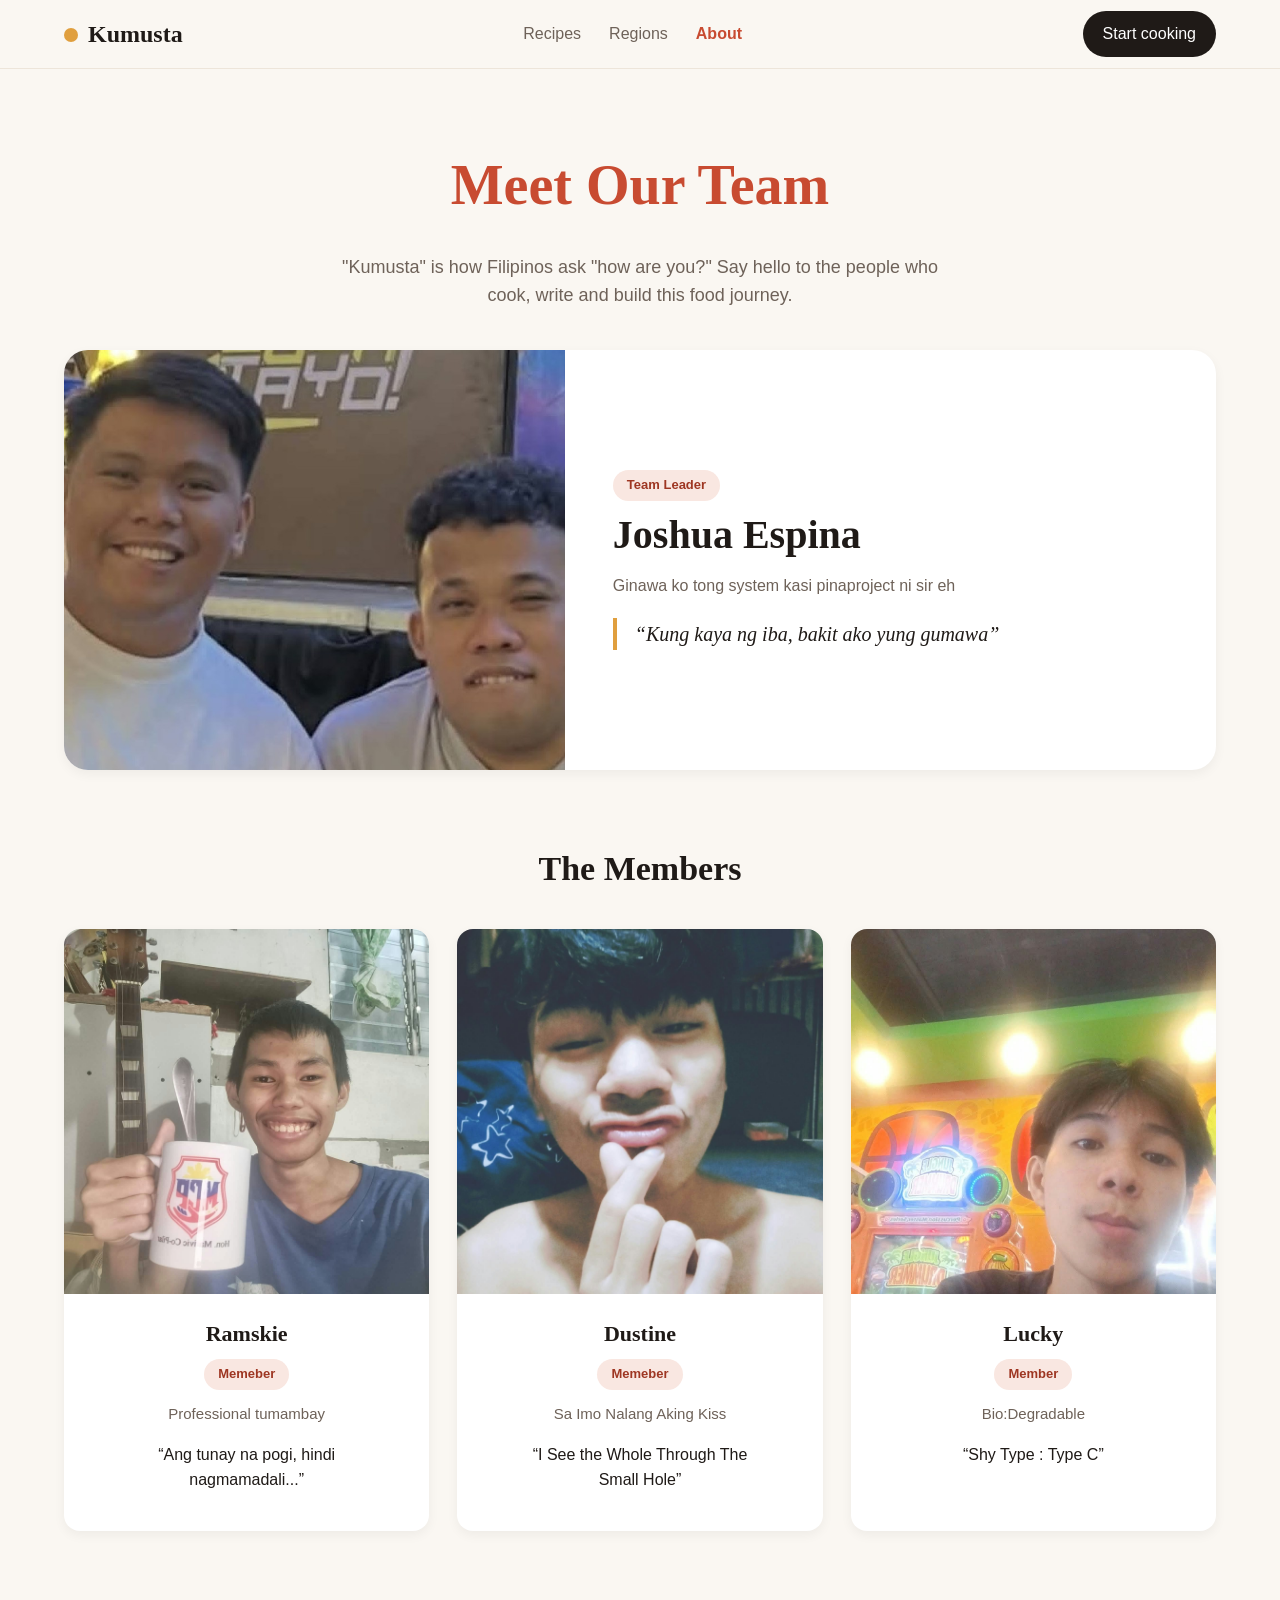
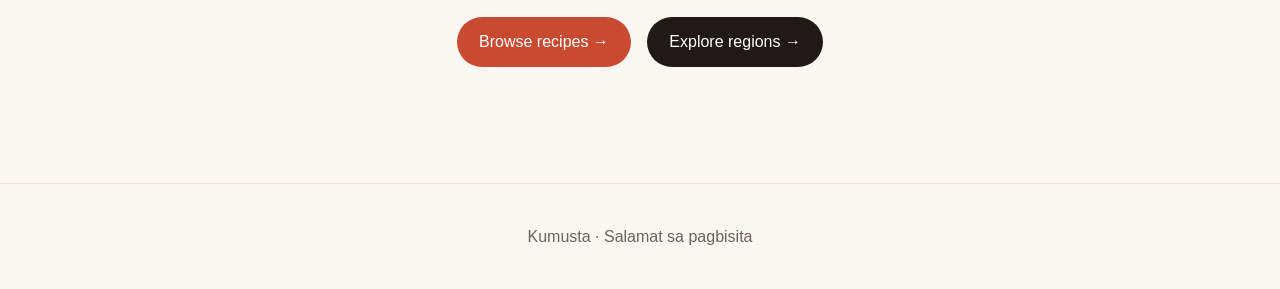
==== cooking-inamo/about.html @ 9ab0c8bd "Add files via upload" ====
<!DOCTYPE html>
<html lang="en">
<head>
<meta charset="utf-8">
<meta name="viewport" content="width=device-width, initial-scale=1">
<title>Meet Our Team — Kumusta: A Filipino Food Journey</title>
<link rel="preconnect" href="https://fonts.googleapis.com">
<link rel="preconnect" href="https://fonts.gstatic.com" crossorigin>
<link href="https://fonts.googleapis.com/css2?family=Fraunces:ital,opsz,wght@0,9..144,400;0,9..144,600;0,9..144,700;0,9..144,800;1,9..144,400&family=Plus+Jakarta+Sans:wght@400;500;600;700&display=swap" rel="stylesheet">
<link rel="stylesheet" href="styles.css">
<style>
.page-hero {
    padding: 72px 0 40px;
    text-align: center;
}
.page-hero h1 {
    font-family: Georgia, serif;
    font-weight: 800;
    font-size: 56px;
    margin: 0;
    color: var(--red);
}
.page-hero p {
    max-width: 600px;
    margin: 22px auto 0;
    color: var(--gray);
    font-size: 18px;
}
.section-title {
    font-family: Georgia, serif;
    font-size: 34px;
    text-align: center;
    margin: 0 0 32px;
}

.leader {
    display: grid;
    grid-template-columns: 1fr 1.3fr;
    background-color: white;
    border-radius: 24px;
    overflow: hidden;
    box-shadow: 0 4px 12px rgba(0, 0, 0, 0.05);
    margin-bottom: 72px;
}

.leader .photo {
    background-color: var(--photo-bg);
    min-height: 420px;
}

.leader .photo img {
    width: 100%;
    height: 100%;
    object-fit: cover;
}

.leader .info {
    padding: 48px;
    align-self: center;
}

.leader h2 {
    font-family: Georgia, serif;
    font-size: 40px;
    line-height: 1.1;
    margin: 12px 0 16px;
}

.leader p {
    color: var(--gray);
    margin: 0 0 20px;
}

.leader blockquote {
    margin: 0;
    padding-left: 18px;
    border-left: 4px solid var(--gold);
    font-family: Georgia, serif;
    font-style: italic;
    font-size: 20px;
}

.role {
    display: inline-block;
    background-color: var(--red-soft);
    color: var(--red-dark);
    padding: 5px 14px;
    border-radius: 30px;
    font-size: 13px;
    font-weight: bold;
}

.team {
    display: grid;
    grid-template-columns: repeat(auto-fit, minmax(220px, 1fr));
    gap: 28px;
    margin-bottom: 80px;
}

.member {
    background-color: white;
    border-radius: 16px;
    overflow: hidden;
    box-shadow: 0 4px 12px rgba(0, 0, 0, 0.05);
    text-align: center;
    transition: transform 0.3s;
}

.member:hover {
    transform: translateY(-5px);
}

.member .photo {
    width: 100%;
    aspect-ratio: 1 / 1;
    background-color: var(--photo-bg);
    overflow: hidden;
}

.member .photo img {
    width: 100%;
    height: 100%;
    object-fit: cover;               /* crop instead of stretching */
    transition: transform 0.5s;
}

.member:hover .photo img {
    transform: scale(1.05);          /* slow zoom on hover */
}

.member .info {
    padding: 22px;
}

.member h3 {
    font-family: Georgia, serif;
    font-size: 22px;
    margin: 0 0 8px;
}

.member p {
    color: var(--gray);
    font-size: 15px;
    margin: 12px 0 14px;
}

/* "Favorite dish" label at the bottom of each card */
.fav {
    display: inline-block;
    background-color: var(--gold-soft);
    color: var(--gold-text);
    padding: 6px 14px;
    border-radius: 30px;
    font-size: 13px;
}

.stats {
    display: grid;
    grid-template-columns: repeat(3, 1fr);
    background-color: white;
    border-radius: 16px;
    overflow: hidden;
    margin-bottom: 80px;
    text-align: center;
}

.stats div {
    padding: 28px 16px;
    border-right: 1px solid var(--line);
}

.stats div:last-child {
    border-right: none;
}

.stats b {
    display: block;
    font-family: Georgia, serif;
    font-size: 42px;
    color: var(--red);
}

.stats span {
    color: var(--gray);
}

.values {
    display: grid;
    grid-template-columns: repeat(auto-fit, minmax(260px, 1fr));
    gap: 28px;
    margin-bottom: 80px;
}

.value {
    background-color: var(--gold-soft);
    border-radius: 16px;
    padding: 28px;
}

.value h3 {
    font-family: Georgia, serif;
    font-size: 22px;
    margin: 0 0 8px;
    color: var(--gold-text);
}

.value p {
    margin: 0;
    color: var(--gray);
}

.glossary {
    display: grid;
    grid-template-columns: repeat(auto-fit, minmax(220px, 1fr));
    gap: 16px;
    margin: 0 0 80px;
}

.glossary div {
    background-color: white;
    border-radius: 12px;
    padding: 18px 20px;
    border: 1px solid var(--line);
}

.glossary dt {
    font-family: Georgia, serif;
    font-weight: bold;
    font-size: 18px;
    color: var(--red-dark);
}

.glossary dd {
    margin: 4px 0 0;
    color: var(--gray);
    font-size: 14px;
}

.cta {
    text-align: center;
    padding-bottom: 110px;
}

.cta .btn {
    margin: 6px;
}

.cta .btn.alt {
    background-color: var(--ink);
}

.cta .btn.alt:hover {
    background-color: var(--red);
}

@media (max-width: 820px) {

    .leader {
        grid-template-columns: 1fr; 
    }

    .leader .photo {
        min-height: 320px;
    }

    .leader .info {
        padding: 32px 24px;
    }
}

/* Phones */
@media (max-width: 500px) {

    .page-hero h1 {
        font-size: 40px;
    }

    .stats b {
        font-size: 30px;
    }
}
</style>
</head>
<body id="top">

<!-- NAVIGATION -->
<header class="nav">
  <div class="wrap">
    <a class="brand" href="index.html"><i></i>Kumusta</a>
    <ul>
      <li><a href="index.html#library">Recipes</a></li>
      <li><a href="regions.html">Regions</a></li>
      <li><a href="about.html" aria-current="page">About</a></li>
    </ul>
    <a class="pill" href="index.html#library">Start cooking</a>
  </div>
</header>

<!-- PAGE TITLE -->
<section class="page-hero">
  <div class="wrap">
    <h1>Meet Our Team</h1>
    <p>"Kumusta" is how Filipinos ask "how are you?" Say hello to the people who cook, write and build this food journey.</p>
  </div>
</section>

<main class="wrap">
  <section class="leader">
    <div class="photo">
      <img src="assets/team/profile.jpg" alt="Photo of Joshua Espina, our team leader">
    </div>
    <div class="info">
      <span class="role">Team Leader</span>
      <h2>Joshua Espina</h2>
      <p>Ginawa ko tong system kasi pinaproject ni sir eh </p>
      <blockquote>“Kung kaya ng iba, bakit ako yung gumawa”</blockquote>
    </div>
  </section>

  <h2 class="section-title">The Members</h2>
  <section class="team">

    <article class="member">
      <div class="photo">
        <img src="assets/team/Ramskie.jpg" alt="Photo of Ramskie">
      </div>
      <div class="info">
        <h3>Ramskie</h3>
        <span class="role">Memeber</span>
        <p><bold>Professional tumambay</bold></p>
        <blockquote>“Ang tunay na pogi, hindi nagmamadali...”</blockquote>
      </div>
    </article>

    <article class="member">
      <div class="photo">
        <img src="assets/team/dustine.jpg" alt="Photo of Dustine">
      </div>
      <div class="info">
        <h3>Dustine</h3>
        <span class="role">Memeber</span>
        <p>Sa Imo Nalang Aking Kiss</p>
        <blockquote>“I See the Whole Through The Small Hole”</blockquote>
      </div>
    </article>

    <article class="member">
      <div class="photo">
        <img src="assets/team/lucky.jpg" alt="Photo of Lucky">
      </div>
      <div class="info">
        <h3>Lucky</h3>
        <span class="role">Member</span>
        <p>Bio:Degradable</p>
        <blockquote>“Shy Type : Type C”</blockquote>
      </div>
    </article>
  </section>

  <!-- BUTTONS -->
  <section class="cta">
    <a class="btn" href="index.html#library">Browse recipes →</a>
    <a class="btn alt" href="regions.html">Explore regions →</a>
  </section>

</main>

<footer><div class="wrap">Kumusta · Salamat sa pagbisita</div></footer>

</body>
</html>
---- cooking-inamo/styles.css ----
/* ==========================================================
   KUMUSTA — SHARED STYLESHEET (used by index.html and regions.html)

   HOW TO READ THIS FILE
   Each section below matches one part of the page.
   Want to change a color? Edit it once in section 1 and
   the whole site updates.

   CONTENTS
   1. Colors & basic setup
   2. Navigation bar
   3. Hero (big title on the home page)
   4. Category filters
   5. Recipe cards
   6. Recipe pop-up (modal)
   7. Recipe pop-up: intro, details, ingredients, steps
   8. Footer
   9. Responsive design (tablets & phones)
   ========================================================== */


/* ==========================================================
   1. COLORS & BASIC SETUP
   ========================================================== */

/* Custom colors. Use them anywhere with var(--name). */
:root {
    --cream:       #FAF7F2;  /* page background */
    --ink:         #1F1A17;  /* main text, dark buttons */
    --gray:        #6E6259;  /* softer text */
    --line:        #EDE5DA;  /* thin borders */
    --red:         #C84B31;  /* main accent color */
    --red-dark:    #9E3622;  /* accent on hover */
    --red-soft:    #F9E7E1;  /* light red background */
    --gold:        #E09F3E;  /* the little dot in the logo */
    --gold-soft:   #FBF0DC;  /* light gold background */
    --gold-text:   #8A5A10;  /* text on light gold */
    --photo-bg:    #F2CDB8;  /* shows while an image is loading */
}

/* Make width/height include padding and borders (easier math) */
* {
    box-sizing: border-box;
}

html {
    scroll-behavior: smooth;
    -webkit-text-size-adjust: 100%;   /* stops phones from resizing text */
}

body {
    margin: 0;
    background-color: var(--cream);
    color: var(--ink);
    font-family: Arial, sans-serif;
    line-height: 1.6;
}

a {
    text-decoration: none;
    color: inherit;
}

img {
    max-width: 100%;
    display: block;
}

/* .wrap keeps the content centered and not too wide */
.wrap {
    width: 90%;
    max-width: 1180px;
    margin: auto;
}


/* ==========================================================
   2. NAVIGATION BAR
   ========================================================== */

/* "sticky" keeps the bar at the top while you scroll */
.nav {
    background-color: var(--cream);
    border-bottom: 1px solid var(--line);
    position: sticky;
    top: 0;
    z-index: 20;
}

/* Logo on the left, links in the middle, button on the right */
.nav .wrap {
    height: 68px;
    display: flex;
    justify-content: space-between;
    align-items: center;
}

.brand {
    font-family: Georgia, serif;
    font-size: 24px;
    font-weight: bold;
}

/* The gold dot before the logo text */
.brand i {
    display: inline-block;
    width: 14px;
    height: 14px;
    background-color: var(--gold);
    border-radius: 50%;
    margin-right: 10px;
}

.nav ul {
    display: flex;
    gap: 28px;
    list-style: none;
    padding: 0;
    margin: 0;
}

.nav ul a {
    color: var(--gray);
}

.nav ul a:hover {
    color: var(--red);
}

/* Highlights the link for the page you are on.
   In the HTML, add aria-current="page" to that link. */
.nav ul a[aria-current="page"] {
    color: var(--red);
    font-weight: bold;
}

/* The dark "Start cooking" button */
.nav .pill {
    background-color: var(--ink);
    color: white;
    padding: 10px 20px;
    border-radius: 30px;
}

.nav .pill:hover {
    background-color: var(--red);
}


/* ==========================================================
   3. HERO (home page title)
   ========================================================== */

.hero {
    text-align: center;
    padding: 90px 0 55px;
}

/* Small label above the title */
.hero small {
    display: inline-block;
    background-color: var(--gold-soft);
    color: var(--gold-text);
    padding: 7px 16px;
    border-radius: 30px;
    margin-bottom: 24px;
}

.hero h1 {
    font-family: Georgia, serif;
    font-size: 100px;
    line-height: 1;
    color: var(--red);
    margin: 0;
}

/* The subtitle sits inside the h1, under the main word */
.hero h1 span {
    display: block;
    font-size: 30px;
    font-weight: normal;
    font-style: italic;
    color: var(--ink);
    margin-top: 18px;
}

.hero p {
    max-width: 600px;
    margin: 28px auto;
    color: var(--gray);
    font-size: 18px;
}


/* ==========================================================
   4. CATEGORY FILTERS

   HOW THE FILTER WORKS (no JavaScript!)
   - Each filter is a hidden radio button + a visible <label>.
   - Clicking a label checks its radio button.
   - CSS then looks at which radio is :checked and hides the
     cards that don't match.
   - The "~" symbol means "a sibling that comes later", so the
     radio buttons must come BEFORE .filters and .grid in
     the HTML.
   ========================================================== */

/* Hides the radio buttons but keeps them working */
.visually-hidden {
    position: fixed;         /* fixed = clicking a label never scrolls the page */
    top: 0;
    left: 0;
    width: 1px;
    height: 1px;
    overflow: hidden;
    clip: rect(0, 0, 0, 0);
}

.filters {
    display: flex;
    justify-content: center;
    flex-wrap: wrap;
    gap: 10px;
    margin-bottom: 48px;
}

.filters label {
    background-color: white;
    border: 1px solid var(--line);
    padding: 11px 24px;
    border-radius: 30px;
    cursor: pointer;
    font-weight: bold;
}

.filters label:hover {
    background-color: var(--red-soft);
}

/* Make the selected filter red */
#f-all:checked      ~ .filters [for="f-all"],
#f-ulam:checked     ~ .filters [for="f-ulam"],
#f-sabaw:checked    ~ .filters [for="f-sabaw"],
#f-merienda:checked ~ .filters [for="f-merienda"] {
    background-color: var(--red);
    color: white;
    border-color: var(--red);
}

/* Hide cards that don't match the selected category */
#f-ulam:checked     ~ .grid .card:not([data-cat="ulam"]),
#f-sabaw:checked    ~ .grid .card:not([data-cat="sabaw"]),
#f-merienda:checked ~ .grid .card:not([data-cat="merienda"]) {
    display: none;
}


/* ==========================================================
   5. RECIPE CARDS
   ========================================================== */

/* The grid fits as many 300px+ columns as the screen allows */
.grid {
    display: grid;
    grid-template-columns: repeat(auto-fill, minmax(300px, 1fr));
    gap: 32px;
    padding-bottom: 100px;
    min-height: 70vh;        /* keeps the page tall when a filter shows few cards */
}

.card {
    position: relative;      /* keeps the badges inside the card */
    background-color: white;
    border-radius: 16px;
    overflow: hidden;
    box-shadow: 0 4px 12px rgba(0, 0, 0, 0.05);
    display: flex;
    flex-direction: column;
    transition: transform 0.3s;
}

/* Card lifts up a little when you hover over it */
.card:hover {
    transform: translateY(-5px);
    cursor: pointer;
}

/* On the home page the whole card is one big link */
.card-link {
    display: flex;
    flex-direction: column;
    flex: 1;
}

/* Photo area (4:5 = a tall rectangle) */
.thumb {
    position: relative;
    width: 100%;
    aspect-ratio: 4 / 5;
    overflow: hidden;
    background-color: var(--photo-bg);
}

.thumb img {
    width: 100%;
    height: 100%;
    object-fit: cover;               /* crop instead of stretching */
    object-position: center 30%;
    transition: transform 0.5s;
}

.card:hover .thumb img {
    transform: scale(1.05);          /* slow zoom on hover */
}

/* Little labels on top of the photo (location, time) */
.badges {
    position: absolute;
    top: 14px;
    left: 14px;
    right: 14px;
    display: flex;
    justify-content: space-between;
    z-index: 2;
}

.glass {
    background-color: rgba(31, 26, 23, 0.6);
    color: white;
    padding: 7px 13px;
    border-radius: 30px;
    font-size: 12px;
}

/* Text area under the photo */
.body {
    padding: 26px;
    display: flex;
    flex-direction: column;
    flex: 1;
}

.body h2 {
    font-family: Georgia, serif;
    font-size: 26px;
    margin: 0 0 10px;
}

.body p {
    color: var(--gray);
    margin-bottom: 22px;
}

/* "View Recipe" button. margin-top: auto pushes it to the
   bottom so all buttons line up across cards. */
.btn {
    display: inline-block;
    background-color: var(--red);
    color: white;
    padding: 12px 22px;
    border-radius: 30px;
    margin-top: auto;
    align-self: flex-start;
    transition: background-color 0.3s;
}

.btn:hover {
    background-color: var(--red-dark);
}


/* ==========================================================
   6. RECIPE POP-UP (MODAL)

   HOW IT OPENS (no JavaScript!)
   - A card links to "#adobo".
   - The pop-up has id="adobo".
   - CSS ":target" matches the element the URL points to,
     so the pop-up is shown only while the URL ends in #adobo.
   - The close button links back to "#library".
   ========================================================== */

/* Dark screen covering the whole page. Hidden by default. */
.modal {
    position: fixed;
    top: 0;
    left: 0;
    width: 100%;
    height: 100%;
    background-color: rgba(0, 0, 0, 0.6);
    display: none;
    justify-content: center;
    align-items: center;
    padding: 24px;
    z-index: 100;
}

/* Show it when the URL points to it */
.modal:target {
    display: flex;
}

/* Invisible link behind the sheet: click outside to close */
.backdrop {
    position: absolute;
    width: 100%;
    height: 100%;
    top: 0;
    left: 0;
}

/* The recipe "paper" itself */
.sheet {
    position: relative;
    background-color: var(--cream);
    width: 100%;
    max-width: 1040px;
    max-height: 90vh;
    overflow-y: auto;
    border-radius: 24px;
    z-index: 2;
}

/* Round ✕ button that stays visible while you scroll */
.close {
    position: sticky;
    top: 16px;
    float: right;
    margin: 16px 16px -60px 0;
    z-index: 10;
    background-color: rgba(31, 26, 23, 0.75);
    backdrop-filter: blur(8px);
    -webkit-backdrop-filter: blur(8px);
    color: white;
    width: 42px;
    height: 42px;
    display: grid;
    place-items: center;
    border-radius: 50%;
    font-weight: 600;
    transition: background-color 0.3s;
}

.close:hover {
    background-color: var(--red);
}

/* Big photo at the top of the pop-up */
.banner {
    position: relative;
    width: 100%;
    height: 460px;
    background-color: var(--photo-bg);
    overflow: hidden;
}

.banner img {
    width: 100%;
    height: 100%;
    object-fit: cover;
    object-position: center 45%;
}

/* Dark fade at the bottom so the white title is easy to read */
.banner::after {
    content: "";
    position: absolute;
    inset: 0;
    background: linear-gradient(to top, rgba(31, 26, 23, 0.78) 0%, rgba(31, 26, 23, 0.15) 45%, transparent 100%);
    pointer-events: none;
}

/* Region label in the top-left corner of the photo */
.banner .region {
    position: absolute;
    top: 20px;
    left: 24px;
    z-index: 2;
    background-color: rgba(31, 26, 23, 0.65);
    backdrop-filter: blur(8px);
    -webkit-backdrop-filter: blur(8px);
    color: white;
    padding: 8px 15px;
    border-radius: 30px;
    font-size: 13px;
    font-weight: 600;
}

/* Recipe title on top of the photo, bottom-left */
.banner h2 {
    position: absolute;
    bottom: 28px;
    left: 48px;
    right: 48px;
    z-index: 2;
    margin: 0;
    color: white;
    font-family: Georgia, serif;
    font-size: clamp(28px, 4vw, 44px);   /* grows with the screen, within limits */
    line-height: 1.1;
    text-shadow: 0 2px 12px rgba(0, 0, 0, 0.35);
}


/* ==========================================================
   7. RECIPE POP-UP: INTRO, DETAILS, INGREDIENTS, STEPS
   ========================================================== */

/* Short description + tags */
.intro {
    padding: 28px 48px 8px;
}

.intro p {
    color: var(--gray);
    max-width: 700px;
    margin: 0 0 18px;
}

.intro h2 {
    font-family: Georgia, serif;
    font-size: 40px;
    margin: 0 0 14px;
}

.intro .region {
    display: inline-block;
    background-color: var(--red-soft);
    color: var(--red-dark);
    padding: 7px 13px;
    border-radius: 30px;
    margin-bottom: 14px;
}

.tags {
    display: flex;
    flex-wrap: wrap;
    gap: 8px;
}

.tags span {
    background-color: var(--gold-soft);
    color: #7A4E0B;
    padding: 6px 14px;
    border-radius: 30px;
    font-size: 13px;
}

/* Prep time / cook time / difficulty / servings (4 equal boxes) */
.meta {
    display: grid;
    grid-template-columns: repeat(4, 1fr);
    margin: 28px 48px 0;
    background-color: white;
    border-radius: 16px;
    overflow: hidden;
}

.meta div {
    padding: 18px;
    border-right: 1px solid var(--line);
}

.meta b {
    display: block;
    font-family: Georgia, serif;
    font-size: 22px;
}

.meta span {
    font-size: 13px;
    color: var(--gray);
}

/* Two columns: ingredients (left) and steps (right) */
.cols {
    display: grid;
    grid-template-columns: 1fr 1.4fr;
    gap: 48px;
    padding: 40px 48px;
}

.cols h3 {
    font-family: Georgia, serif;
    font-size: 24px;
    margin-bottom: 18px;
}

/* Ingredient checklist */
.ing {
    list-style: none;
    padding: 0;
    margin: 0;
}

.ing label {
    display: flex;
    gap: 14px;
    padding: 12px 0;
    border-bottom: 1px dashed var(--line);
    cursor: pointer;
}

.ing input {
    cursor: pointer;
}

/* Numbered cooking steps.
   "counter" lets CSS number the <li> items (1, 2, 3...) in
   the circle, so you don't type the numbers in the HTML. */
.steps {
    list-style: none;
    padding: 0;
    margin: 0;
    counter-reset: step;
}

.steps li {
    counter-increment: step;
    position: relative;
    padding: 0 0 26px 58px;
}

.steps li::before {
    content: counter(step);
    position: absolute;
    left: 0;
    width: 38px;
    height: 38px;
    border-radius: 50%;
    background-color: var(--gold-soft);
    color: var(--gold-text);
    display: flex;
    justify-content: center;
    align-items: center;
    font-weight: bold;
}

.steps strong {
    display: block;
    margin-bottom: 3px;
}

.steps span {
    color: var(--gray);
}


/* ==========================================================
   8. FOOTER
   ========================================================== */

footer {
    padding: 40px 0;
    text-align: center;
    color: var(--gray);
    border-top: 1px solid var(--line);
}


/* ==========================================================
   9. RESPONSIVE DESIGN
   "@media" rules only apply when the screen is this small.
   ========================================================== */

/* Tablets and smaller */
@media (max-width: 820px) {

    .nav ul {
        gap: 20px;                   /* keep the links, just tighter */
    }

    .hero {
        padding-top: 60px;
    }

    .hero h1 {
        font-size: 65px;
    }

    .intro {
        padding: 32px 24px;
    }

    .meta {
        margin: 24px;
        grid-template-columns: repeat(2, 1fr);
    }

    .cols {
        grid-template-columns: 1fr;  /* stack ingredients above steps */
        gap: 32px;
        padding: 32px 24px;
    }
}

/* Phones */
@media (max-width: 500px) {

    .hero h1 {
        font-size: 50px;
    }

    .hero h1 span {
        font-size: 22px;
    }

    .grid {
        grid-template-columns: 1fr;  /* one card per row */
    }

    .banner {
        height: 220px;
    }

    .intro h2 {
        font-size: 30px;
    }

    /* NAVIGATION: logo + 3 links fit in one row (pill button hidden) */
    .nav .wrap {
        gap: 12px;
    }

    .brand {
        font-size: 20px;
    }

    .brand i {
        margin-right: 8px;
    }

    .nav ul {
        gap: 16px;
        font-size: 15px;
    }

    .nav .pill {
        display: none;
    }

    /* FILTERS: slightly smaller buttons, still easy to tap */
    .filters label {
        padding: 12px 18px;
        font-size: 15px;
    }

    /* RECIPE POP-UP: tighter spacing so it fits small screens */
    .modal {
        padding: 12px;
    }

    .sheet {
        max-height: 90vh;
        max-height: 90dvh;           /* accounts for the phone's address bar */
        border-radius: 20px;
    }

    .banner .region {
        top: 16px;
        left: 16px;
    }

    .banner h2 {
        left: 20px;
        right: 20px;
        bottom: 20px;
    }

    .intro {
        padding: 24px 20px 8px;
    }

    .meta {
        margin: 20px;
    }

    /* 2x2 grid: no line on the right edge, a line between the rows */
    .meta div:nth-child(even) {
        border-right: none;
    }

    .meta div:nth-child(-n+2) {
        border-bottom: 1px solid var(--line);
    }

    .cols {
        padding: 28px 20px;
    }

    .ing label {
        padding: 14px 0;             /* bigger tap area for the checkboxes */
    }

    .ing input {
        width: 20px;
        height: 20px;
        flex-shrink: 0;
    }

    footer {
        padding: 28px 0;
        font-size: 14px;
    }
}
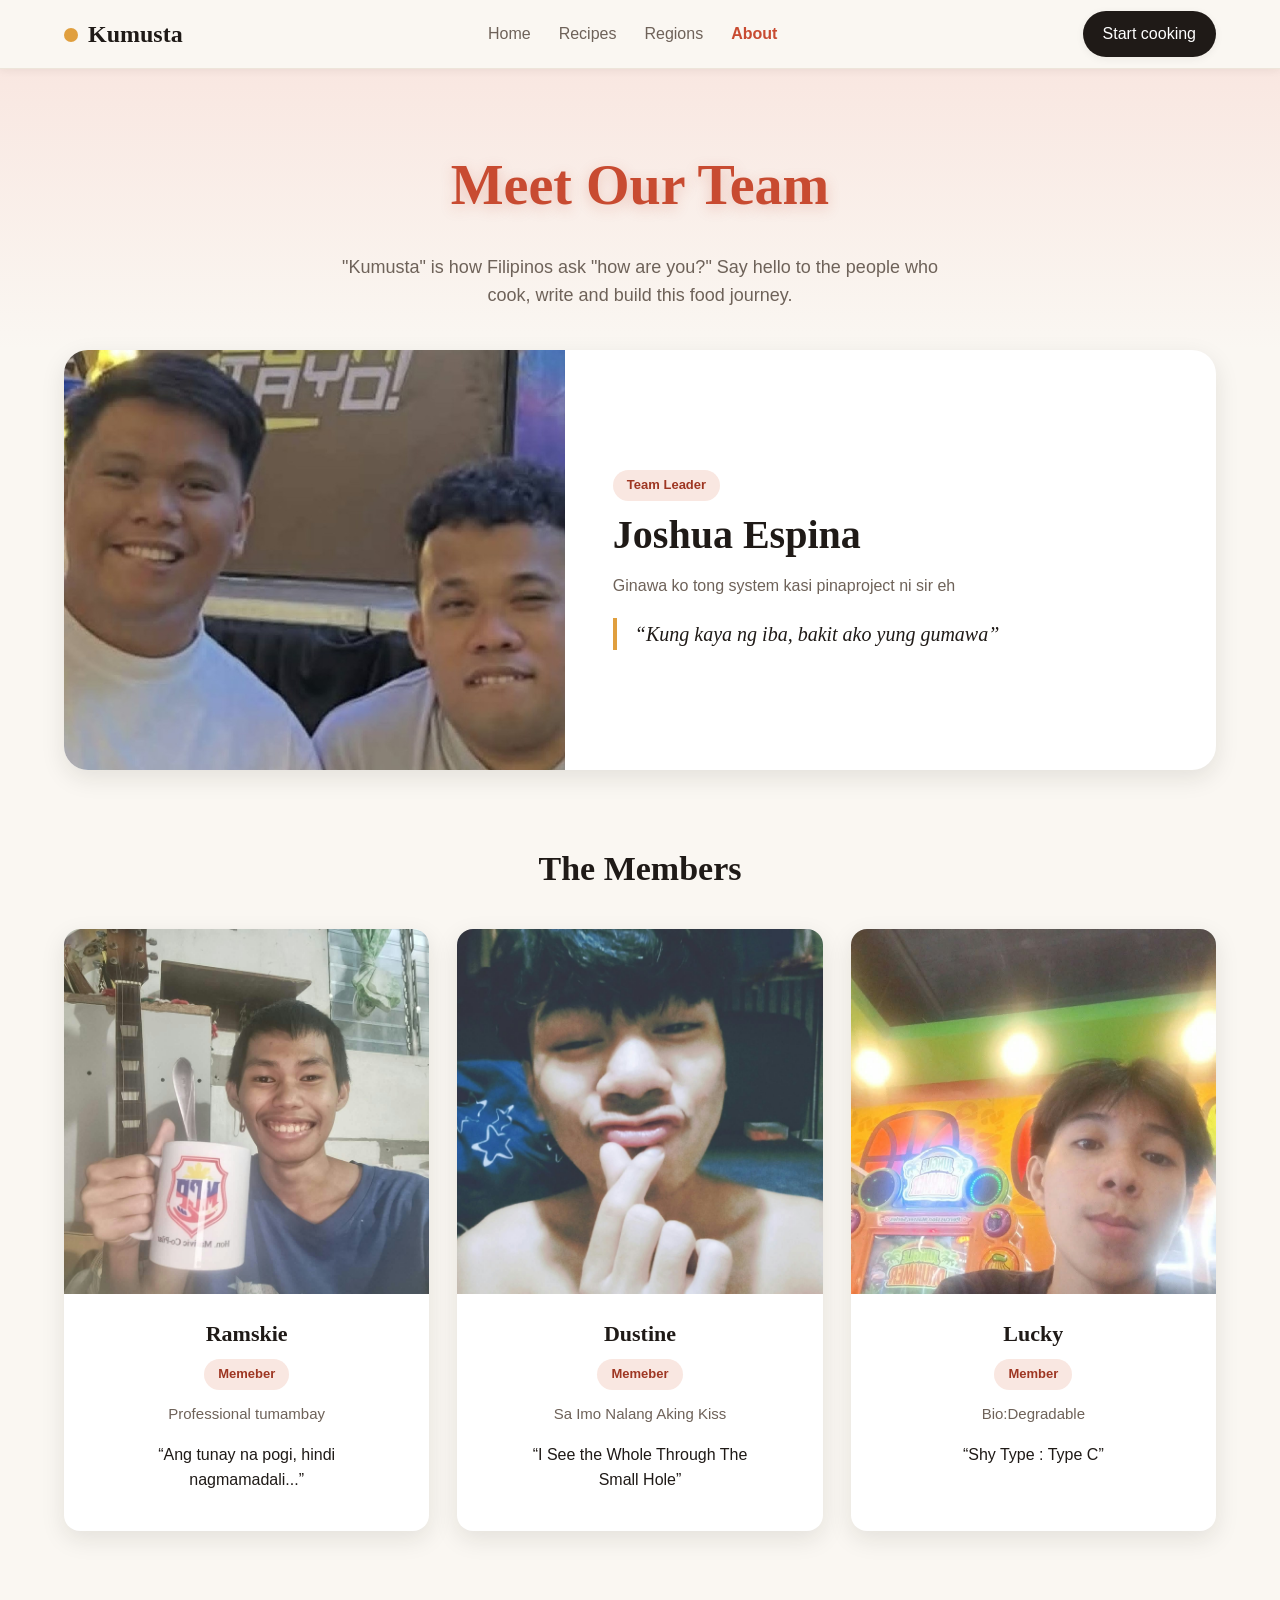
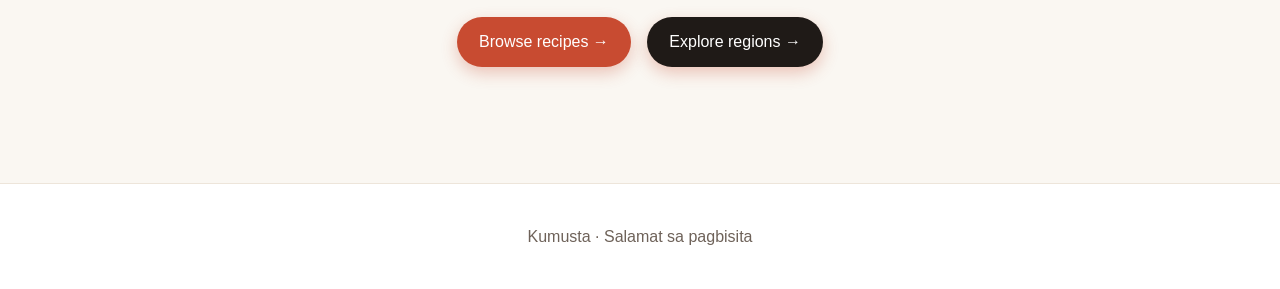
==== commit 9a638fcb: "Add files via upload" ====
--- a/cooking-inamo/about.html
+++ b/cooking-inamo/about.html
@@ -39,7 +39,7 @@
     background-color: white;
     border-radius: 24px;
     overflow: hidden;
-    box-shadow: 0 4px 12px rgba(0, 0, 0, 0.05);
+    box-shadow: var(--shadow-md);
     margin-bottom: 72px;
 }
 
@@ -101,13 +101,14 @@
     background-color: white;
     border-radius: 16px;
     overflow: hidden;
-    box-shadow: 0 4px 12px rgba(0, 0, 0, 0.05);
-    text-align: center;
-    transition: transform 0.3s;
+    box-shadow: var(--shadow-md);
+    text-align: center;
+    transition: transform 0.3s, box-shadow 0.3s;
 }
 
 .member:hover {
     transform: translateY(-5px);
+    box-shadow: var(--shadow-lg);
 }
 
 .member .photo {
@@ -288,11 +289,12 @@
   <div class="wrap">
     <a class="brand" href="index.html"><i></i>Kumusta</a>
     <ul>
-      <li><a href="index.html#library">Recipes</a></li>
+      <li><a href="index.html">Home</a></li>
+      <li><a href="recipes.html#library">Recipes</a></li>
       <li><a href="regions.html">Regions</a></li>
       <li><a href="about.html" aria-current="page">About</a></li>
     </ul>
-    <a class="pill" href="index.html#library">Start cooking</a>
+    <a class="pill" href="recipes.html#library">Start cooking</a>
   </div>
 </header>
 
@@ -359,7 +361,7 @@
 
   <!-- BUTTONS -->
   <section class="cta">
-    <a class="btn" href="index.html#library">Browse recipes →</a>
+    <a class="btn" href="recipes.html#library">Browse recipes →</a>
     <a class="btn alt" href="regions.html">Explore regions →</a>
   </section>
 
--- a/cooking-inamo/styles.css
+++ b/cooking-inamo/styles.css
@@ -1,29 +1,3 @@
-/* ==========================================================
-   KUMUSTA — SHARED STYLESHEET (used by index.html and regions.html)
-
-   HOW TO READ THIS FILE
-   Each section below matches one part of the page.
-   Want to change a color? Edit it once in section 1 and
-   the whole site updates.
-
-   CONTENTS
-   1. Colors & basic setup
-   2. Navigation bar
-   3. Hero (big title on the home page)
-   4. Category filters
-   5. Recipe cards
-   6. Recipe pop-up (modal)
-   7. Recipe pop-up: intro, details, ingredients, steps
-   8. Footer
-   9. Responsive design (tablets & phones)
-   ========================================================== */
-
-
-/* ==========================================================
-   1. COLORS & BASIC SETUP
-   ========================================================== */
-
-/* Custom colors. Use them anywhere with var(--name). */
 :root {
     --cream:       #FAF7F2;  /* page background */
     --ink:         #1F1A17;  /* main text, dark buttons */
@@ -36,16 +10,20 @@
     --gold-soft:   #FBF0DC;  /* light gold background */
     --gold-text:   #8A5A10;  /* text on light gold */
     --photo-bg:    #F2CDB8;  /* shows while an image is loading */
-}
-
-/* Make width/height include padding and borders (easier math) */
+
+  
+    --shadow-sm:   0 2px 8px rgba(31, 26, 23, 0.06);
+    --shadow-md:   0 8px 24px rgba(31, 26, 23, 0.10);
+    --shadow-lg:   0 18px 40px rgba(31, 26, 23, 0.18);
+    --shadow-red:  0 6px 16px rgba(200, 75, 49, 0.30); 
+}
 * {
     box-sizing: border-box;
 }
 
 html {
     scroll-behavior: smooth;
-    -webkit-text-size-adjust: 100%;   /* stops phones from resizing text */
+    -webkit-text-size-adjust: 100%;
 }
 
 body {
@@ -61,6 +39,12 @@
     color: inherit;
 }
 
+/* Gold outline when you tab through links with the keyboard */
+a:focus-visible {
+    outline: 3px solid var(--gold);
+    outline-offset: 3px;
+}
+
 img {
     max-width: 100%;
     display: block;
@@ -72,22 +56,14 @@
     max-width: 1180px;
     margin: auto;
 }
-
-
-/* ==========================================================
-   2. NAVIGATION BAR
-   ========================================================== */
-
-/* "sticky" keeps the bar at the top while you scroll */
 .nav {
     background-color: var(--cream);
     border-bottom: 1px solid var(--line);
     position: sticky;
     top: 0;
     z-index: 20;
-}
-
-/* Logo on the left, links in the middle, button on the right */
+    box-shadow: var(--shadow-sm);   /* soft shadow under the menu */
+}
 .nav .wrap {
     height: 68px;
     display: flex;
@@ -101,7 +77,6 @@
     font-weight: bold;
 }
 
-/* The gold dot before the logo text */
 .brand i {
     display: inline-block;
     width: 14px;
@@ -121,42 +96,36 @@
 
 .nav ul a {
     color: var(--gray);
+    transition: color 0.3s;
 }
 
 .nav ul a:hover {
     color: var(--red);
 }
-
-/* Highlights the link for the page you are on.
-   In the HTML, add aria-current="page" to that link. */
 .nav ul a[aria-current="page"] {
     color: var(--red);
     font-weight: bold;
 }
-
-/* The dark "Start cooking" button */
 .nav .pill {
     background-color: var(--ink);
     color: white;
     padding: 10px 20px;
     border-radius: 30px;
+    box-shadow: var(--shadow-sm);
+    transition: background-color 0.3s, transform 0.3s, box-shadow 0.3s;
 }
 
 .nav .pill:hover {
     background-color: var(--red);
-}
-
-
-/* ==========================================================
-   3. HERO (home page title)
-   ========================================================== */
-
+    transform: translateY(-2px);     /* lifts up a little */
+    box-shadow: var(--shadow-red);
+}
 .hero {
     text-align: center;
     padding: 90px 0 55px;
-}
-
-/* Small label above the title */
+    /* soft pink at the top fading into the page color */
+    background: linear-gradient(to bottom, var(--red-soft), var(--cream));
+}
 .hero small {
     display: inline-block;
     background-color: var(--gold-soft);
@@ -164,6 +133,7 @@
     padding: 7px 16px;
     border-radius: 30px;
     margin-bottom: 24px;
+    box-shadow: var(--shadow-sm);
 }
 
 .hero h1 {
@@ -172,9 +142,9 @@
     line-height: 1;
     color: var(--red);
     margin: 0;
-}
-
-/* The subtitle sits inside the h1, under the main word */
+    text-shadow: 0 4px 14px rgba(200, 75, 49, 0.25);
+}
+
 .hero h1 span {
     display: block;
     font-size: 30px;
@@ -190,24 +160,31 @@
     color: var(--gray);
     font-size: 18px;
 }
-
-
-/* ==========================================================
-   4. CATEGORY FILTERS
-
-   HOW THE FILTER WORKS (no JavaScript!)
-   - Each filter is a hidden radio button + a visible <label>.
-   - Clicking a label checks its radio button.
-   - CSS then looks at which radio is :checked and hides the
-     cards that don't match.
-   - The "~" symbol means "a sibling that comes later", so the
-     radio buttons must come BEFORE .filters and .grid in
-     the HTML.
-   ========================================================== */
-
-/* Hides the radio buttons but keeps them working */
+/* PAGE TITLE: the heading block at the top of Recipes, Regions and About */
+.page-hero {
+    padding: 72px 0 40px;
+    text-align: center;
+    background: linear-gradient(to bottom, var(--red-soft), var(--cream));
+}
+
+.page-hero h1 {
+    font-family: Georgia, serif;
+    font-weight: 800;
+    font-size: 56px;
+    margin: 0;
+    color: var(--red);
+    text-shadow: 0 4px 14px rgba(200, 75, 49, 0.25);
+}
+
+.page-hero p {
+    max-width: 600px;
+    margin: 22px auto 0;
+    color: var(--gray);
+    font-size: 18px;
+}
+
 .visually-hidden {
-    position: fixed;         /* fixed = clicking a label never scrolls the page */
+    position: fixed;         
     top: 0;
     left: 0;
     width: 1px;
@@ -231,13 +208,16 @@
     border-radius: 30px;
     cursor: pointer;
     font-weight: bold;
+    box-shadow: var(--shadow-sm);
+    transition: background-color 0.3s, transform 0.3s, box-shadow 0.3s;
 }
 
 .filters label:hover {
     background-color: var(--red-soft);
-}
-
-/* Make the selected filter red */
+    transform: translateY(-2px);
+    box-shadow: var(--shadow-md);
+}
+
 #f-all:checked      ~ .filters [for="f-all"],
 #f-ulam:checked     ~ .filters [for="f-ulam"],
 #f-sabaw:checked    ~ .filters [for="f-sabaw"],
@@ -245,21 +225,14 @@
     background-color: var(--red);
     color: white;
     border-color: var(--red);
-}
-
-/* Hide cards that don't match the selected category */
+    box-shadow: var(--shadow-red);   /* red glow on the chosen filter */
+}
+
 #f-ulam:checked     ~ .grid .card:not([data-cat="ulam"]),
 #f-sabaw:checked    ~ .grid .card:not([data-cat="sabaw"]),
 #f-merienda:checked ~ .grid .card:not([data-cat="merienda"]) {
     display: none;
 }
-
-
-/* ==========================================================
-   5. RECIPE CARDS
-   ========================================================== */
-
-/* The grid fits as many 300px+ columns as the screen allows */
 .grid {
     display: grid;
     grid-template-columns: repeat(auto-fill, minmax(300px, 1fr));
@@ -271,17 +244,18 @@
 .card {
     position: relative;      /* keeps the badges inside the card */
     background-color: white;
-    border-radius: 16px;
+    border-radius: 20px;
     overflow: hidden;
-    box-shadow: 0 4px 12px rgba(0, 0, 0, 0.05);
+    box-shadow: var(--shadow-md);
     display: flex;
     flex-direction: column;
-    transition: transform 0.3s;
+    transition: transform 0.3s, box-shadow 0.3s;
 }
 
 /* Card lifts up a little when you hover over it */
 .card:hover {
-    transform: translateY(-5px);
+    transform: translateY(-6px);
+    box-shadow: var(--shadow-lg);    /* bigger shadow = card feels lifted */
     cursor: pointer;
 }
 
@@ -330,6 +304,8 @@
     padding: 7px 13px;
     border-radius: 30px;
     font-size: 12px;
+    backdrop-filter: blur(6px);      /* frosted-glass look */
+    -webkit-backdrop-filter: blur(6px);
 }
 
 /* Text area under the photo */
@@ -361,26 +337,16 @@
     border-radius: 30px;
     margin-top: auto;
     align-self: flex-start;
-    transition: background-color 0.3s;
+    box-shadow: var(--shadow-red);
+    transition: background-color 0.3s, transform 0.3s, box-shadow 0.3s;
 }
 
 .btn:hover {
     background-color: var(--red-dark);
-}
-
-
-/* ==========================================================
-   6. RECIPE POP-UP (MODAL)
-
-   HOW IT OPENS (no JavaScript!)
-   - A card links to "#adobo".
-   - The pop-up has id="adobo".
-   - CSS ":target" matches the element the URL points to,
-     so the pop-up is shown only while the URL ends in #adobo.
-   - The close button links back to "#library".
-   ========================================================== */
-
-/* Dark screen covering the whole page. Hidden by default. */
+    transform: translateY(-2px);
+    box-shadow: var(--shadow-md);
+}
+
 .modal {
     position: fixed;
     top: 0;
@@ -395,12 +361,26 @@
     z-index: 100;
 }
 
-/* Show it when the URL points to it */
 .modal:target {
     display: flex;
-}
-
-/* Invisible link behind the sheet: click outside to close */
+    animation: fadeIn 0.3s;         
+}
+
+.modal:target .sheet {
+    animation: slideUp 0.3s;        
+}
+
+/* Animations used by the pop-up */
+@keyframes fadeIn {
+    from { opacity: 0; }
+    to   { opacity: 1; }
+}
+
+@keyframes slideUp {
+    from { transform: translateY(30px); }
+    to   { transform: translateY(0); }
+}
+
 .backdrop {
     position: absolute;
     width: 100%;
@@ -409,7 +389,6 @@
     left: 0;
 }
 
-/* The recipe "paper" itself */
 .sheet {
     position: relative;
     background-color: var(--cream);
@@ -418,10 +397,10 @@
     max-height: 90vh;
     overflow-y: auto;
     border-radius: 24px;
+    box-shadow: var(--shadow-lg);
     z-index: 2;
 }
 
-/* Round ✕ button that stays visible while you scroll */
 .close {
     position: sticky;
     top: 16px;
@@ -445,7 +424,6 @@
     background-color: var(--red);
 }
 
-/* Big photo at the top of the pop-up */
 .banner {
     position: relative;
     width: 100%;
@@ -460,8 +438,6 @@
     object-fit: cover;
     object-position: center 45%;
 }
-
-/* Dark fade at the bottom so the white title is easy to read */
 .banner::after {
     content: "";
     position: absolute;
@@ -469,8 +445,6 @@
     background: linear-gradient(to top, rgba(31, 26, 23, 0.78) 0%, rgba(31, 26, 23, 0.15) 45%, transparent 100%);
     pointer-events: none;
 }
-
-/* Region label in the top-left corner of the photo */
 .banner .region {
     position: absolute;
     top: 20px;
@@ -485,8 +459,6 @@
     font-size: 13px;
     font-weight: 600;
 }
-
-/* Recipe title on top of the photo, bottom-left */
 .banner h2 {
     position: absolute;
     bottom: 28px;
@@ -501,12 +473,6 @@
     text-shadow: 0 2px 12px rgba(0, 0, 0, 0.35);
 }
 
-
-/* ==========================================================
-   7. RECIPE POP-UP: INTRO, DETAILS, INGREDIENTS, STEPS
-   ========================================================== */
-
-/* Short description + tags */
 .intro {
     padding: 28px 48px 8px;
 }
@@ -545,8 +511,6 @@
     border-radius: 30px;
     font-size: 13px;
 }
-
-/* Prep time / cook time / difficulty / servings (4 equal boxes) */
 .meta {
     display: grid;
     grid-template-columns: repeat(4, 1fr);
@@ -554,8 +518,8 @@
     background-color: white;
     border-radius: 16px;
     overflow: hidden;
-}
-
+    box-shadow: var(--shadow-sm);
+}
 .meta div {
     padding: 18px;
     border-right: 1px solid var(--line);
@@ -571,28 +535,22 @@
     font-size: 13px;
     color: var(--gray);
 }
-
-/* Two columns: ingredients (left) and steps (right) */
 .cols {
     display: grid;
     grid-template-columns: 1fr 1.4fr;
     gap: 48px;
     padding: 40px 48px;
 }
-
 .cols h3 {
     font-family: Georgia, serif;
     font-size: 24px;
     margin-bottom: 18px;
 }
-
-/* Ingredient checklist */
 .ing {
     list-style: none;
     padding: 0;
     margin: 0;
 }
-
 .ing label {
     display: flex;
     gap: 14px;
@@ -600,14 +558,10 @@
     border-bottom: 1px dashed var(--line);
     cursor: pointer;
 }
-
 .ing input {
     cursor: pointer;
-}
-
-/* Numbered cooking steps.
-   "counter" lets CSS number the <li> items (1, 2, 3...) in
-   the circle, so you don't type the numbers in the HTML. */
+    accent-color: var(--red);   
+}
 .steps {
     list-style: none;
     padding: 0;
@@ -645,29 +599,19 @@
     color: var(--gray);
 }
 
-
-/* ==========================================================
-   8. FOOTER
-   ========================================================== */
-
 footer {
     padding: 40px 0;
     text-align: center;
     color: var(--gray);
+    background-color: white;
     border-top: 1px solid var(--line);
 }
 
 
-/* ==========================================================
-   9. RESPONSIVE DESIGN
-   "@media" rules only apply when the screen is this small.
-   ========================================================== */
-
-/* Tablets and smaller */
 @media (max-width: 820px) {
 
     .nav ul {
-        gap: 20px;                   /* keep the links, just tighter */
+        gap: 20px;                  
     }
 
     .hero {
@@ -688,7 +632,7 @@
     }
 
     .cols {
-        grid-template-columns: 1fr;  /* stack ingredients above steps */
+        grid-template-columns: 1fr;  
         gap: 32px;
         padding: 32px 24px;
     }
@@ -705,8 +649,12 @@
         font-size: 22px;
     }
 
+    .page-hero h1 {
+        font-size: 40px;
+    }
+
     .grid {
-        grid-template-columns: 1fr;  /* one card per row */
+        grid-template-columns: 1fr;  
     }
 
     .banner {
@@ -717,7 +665,6 @@
         font-size: 30px;
     }
 
-    /* NAVIGATION: logo + 3 links fit in one row (pill button hidden) */
     .nav .wrap {
         gap: 12px;
     }
@@ -739,20 +686,17 @@
         display: none;
     }
 
-    /* FILTERS: slightly smaller buttons, still easy to tap */
     .filters label {
         padding: 12px 18px;
         font-size: 15px;
     }
-
-    /* RECIPE POP-UP: tighter spacing so it fits small screens */
     .modal {
         padding: 12px;
     }
 
     .sheet {
         max-height: 90vh;
-        max-height: 90dvh;           /* accounts for the phone's address bar */
+        max-height: 90dvh;        
         border-radius: 20px;
     }
 
@@ -775,7 +719,6 @@
         margin: 20px;
     }
 
-    /* 2x2 grid: no line on the right edge, a line between the rows */
     .meta div:nth-child(even) {
         border-right: none;
     }
@@ -789,7 +732,7 @@
     }
 
     .ing label {
-        padding: 14px 0;             /* bigger tap area for the checkboxes */
+        padding: 14px 0;           
     }
 
     .ing input {
@@ -803,3 +746,762 @@
         font-size: 14px;
     }
 }
+@media (max-width: 400px) {
+    .nav ul {
+        gap: 12px;
+        font-size: 14px;
+    }
+    .brand {
+        font-size: 18px;
+    }
+}
+:root {
+    --cream:       #FAF7F2;  
+    --ink:         #1F1A17;  
+    --gray:        #6E6259;  
+    --line:        #EDE5DA;  
+    --red:         #C84B31;  
+    --red-dark:    #9E3622;  
+    --red-soft:    #F9E7E1;  
+    --gold:        #E09F3E;  
+    --gold-soft:   #FBF0DC;  
+    --gold-text:   #8A5A10;  
+    --photo-bg:    #F2CDB8;  
+    --shadow-sm:   0 2px 8px rgba(31, 26, 23, 0.06);
+    --shadow-md:   0 8px 24px rgba(31, 26, 23, 0.10);
+    --shadow-lg:   0 18px 40px rgba(31, 26, 23, 0.18);
+    --shadow-red:  0 6px 16px rgba(200, 75, 49, 0.30);  
+}
+* {
+    box-sizing: border-box;
+}
+
+html {
+    scroll-behavior: smooth;
+    -webkit-text-size-adjust: 100%;
+}
+
+body {
+    margin: 0;
+    background-color: var(--cream);
+    color: var(--ink);
+    font-family: Arial, sans-serif;
+    line-height: 1.6;
+}
+
+a {
+    text-decoration: none;
+    color: inherit;
+}
+
+a:focus-visible {
+    outline: 3px solid var(--gold);
+    outline-offset: 3px;
+}
+
+img {
+    max-width: 100%;
+    display: block;
+}
+
+.wrap {
+    width: 90%;
+    max-width: 1180px;
+    margin: auto;
+}
+.nav {
+    background-color: var(--cream);
+    border-bottom: 1px solid var(--line);
+    position: sticky;
+    top: 0;
+    z-index: 20;
+    box-shadow: var(--shadow-sm);   
+}
+.nav .wrap {
+    height: 68px;
+    display: flex;
+    justify-content: space-between;
+    align-items: center;
+}
+
+.brand {
+    font-family: Georgia, serif;
+    font-size: 24px;
+    font-weight: bold;
+}
+
+.brand i {
+    display: inline-block;
+    width: 14px;
+    height: 14px;
+    background-color: var(--gold);
+    border-radius: 50%;
+    margin-right: 10px;
+}
+
+.nav ul {
+    display: flex;
+    gap: 28px;
+    list-style: none;
+    padding: 0;
+    margin: 0;
+}
+
+.nav ul a {
+    color: var(--gray);
+    transition: color 0.3s;
+}
+
+.nav ul a:hover {
+    color: var(--red);
+}
+.nav ul a[aria-current="page"] {
+    color: var(--red);
+    font-weight: bold;
+}
+.nav .pill {
+    background-color: var(--ink);
+    color: white;
+    padding: 10px 20px;
+    border-radius: 30px;
+    box-shadow: var(--shadow-sm);
+    transition: background-color 0.3s, transform 0.3s, box-shadow 0.3s;
+}
+
+.nav .pill:hover {
+    background-color: var(--red);
+    transform: translateY(-2px);     /* lifts up a little */
+    box-shadow: var(--shadow-red);
+}
+.hero {
+    text-align: center;
+    padding: 90px 0 55px;
+    /* soft pink at the top fading into the page color */
+    background: linear-gradient(to bottom, var(--red-soft), var(--cream));
+}
+.hero small {
+    display: inline-block;
+    background-color: var(--gold-soft);
+    color: var(--gold-text);
+    padding: 7px 16px;
+    border-radius: 30px;
+    margin-bottom: 24px;
+    box-shadow: var(--shadow-sm);
+}
+
+.hero h1 {
+    font-family: Georgia, serif;
+    font-size: 100px;
+    line-height: 1;
+    color: var(--red);
+    margin: 0;
+    text-shadow: 0 4px 14px rgba(200, 75, 49, 0.25);
+}
+
+.hero h1 span {
+    display: block;
+    font-size: 30px;
+    font-weight: normal;
+    font-style: italic;
+    color: var(--ink);
+    margin-top: 18px;
+}
+
+.hero p {
+    max-width: 600px;
+    margin: 28px auto;
+    color: var(--gray);
+    font-size: 18px;
+}
+.page-hero {
+    padding: 72px 0 40px;
+    text-align: center;
+    background: linear-gradient(to bottom, var(--red-soft), var(--cream));
+}
+
+.page-hero h1 {
+    font-family: Georgia, serif;
+    font-weight: 800;
+    font-size: 56px;
+    margin: 0;
+    color: var(--red);
+    text-shadow: 0 4px 14px rgba(200, 75, 49, 0.25);
+}
+
+.page-hero p {
+    max-width: 600px;
+    margin: 22px auto 0;
+    color: var(--gray);
+    font-size: 18px;
+}
+
+.visually-hidden {
+    position: fixed;         
+    top: 0;
+    left: 0;
+    width: 1px;
+    height: 1px;
+    overflow: hidden;
+    clip: rect(0, 0, 0, 0);
+}
+
+.filters {
+    display: flex;
+    justify-content: center;
+    flex-wrap: wrap;
+    gap: 10px;
+    margin-bottom: 48px;
+}
+
+.filters label {
+    background-color: white;
+    border: 1px solid var(--line);
+    padding: 11px 24px;
+    border-radius: 30px;
+    cursor: pointer;
+    font-weight: bold;
+    box-shadow: var(--shadow-sm);
+    transition: background-color 0.3s, transform 0.3s, box-shadow 0.3s;
+}
+
+.filters label:hover {
+    background-color: var(--red-soft);
+    transform: translateY(-2px);
+    box-shadow: var(--shadow-md);
+}
+
+#f-all:checked      ~ .filters [for="f-all"],
+#f-ulam:checked     ~ .filters [for="f-ulam"],
+#f-sabaw:checked    ~ .filters [for="f-sabaw"],
+#f-merienda:checked ~ .filters [for="f-merienda"] {
+    background-color: var(--red);
+    color: white;
+    border-color: var(--red);
+    box-shadow: var(--shadow-red);   /* red glow on the chosen filter */
+}
+
+#f-ulam:checked     ~ .grid .card:not([data-cat="ulam"]),
+#f-sabaw:checked    ~ .grid .card:not([data-cat="sabaw"]),
+#f-merienda:checked ~ .grid .card:not([data-cat="merienda"]) {
+    display: none;
+}
+.grid {
+    display: grid;
+    grid-template-columns: repeat(auto-fill, minmax(300px, 1fr));
+    gap: 32px;
+    padding-bottom: 100px;
+    min-height: 70vh;        /* keeps the page tall when a filter shows few cards */
+}
+
+.card {
+    position: relative;      /* keeps the badges inside the card */
+    background-color: white;
+    border-radius: 20px;
+    overflow: hidden;
+    box-shadow: var(--shadow-md);
+    display: flex;
+    flex-direction: column;
+    transition: transform 0.3s, box-shadow 0.3s;
+}
+
+.card:hover {
+    transform: translateY(-6px);
+    box-shadow: var(--shadow-lg);  
+    cursor: pointer;
+}
+
+.card-link {
+    display: flex;
+    flex-direction: column;
+    flex: 1;
+}
+.thumb {
+    position: relative;
+    width: 100%;
+    aspect-ratio: 4 / 5;
+    overflow: hidden;
+    background-color: var(--photo-bg);
+}
+
+.thumb img {
+    width: 100%;
+    height: 100%;
+    object-fit: cover;               
+    object-position: center 30%;
+    transition: transform 0.5s;
+}
+
+.card:hover .thumb img {
+    transform: scale(1.05);          
+}
+
+.badges {
+    position: absolute;
+    top: 14px;
+    left: 14px;
+    right: 14px;
+    display: flex;
+    justify-content: space-between;
+    z-index: 2;
+}
+
+.glass {
+    background-color: rgba(31, 26, 23, 0.6);
+    color: white;
+    padding: 7px 13px;
+    border-radius: 30px;
+    font-size: 12px;
+    backdrop-filter: blur(6px);      
+    -webkit-backdrop-filter: blur(6px);
+}
+
+.body {
+    padding: 26px;
+    display: flex;
+    flex-direction: column;
+    flex: 1;
+}
+
+.body h2 {
+    font-family: Georgia, serif;
+    font-size: 26px;
+    margin: 0 0 10px;
+}
+
+.body p {
+    color: var(--gray);
+    margin-bottom: 22px;
+}
+
+.btn {
+    display: inline-block;
+    background-color: var(--red);
+    color: white;
+    padding: 12px 22px;
+    border-radius: 30px;
+    margin-top: auto;
+    align-self: flex-start;
+    box-shadow: var(--shadow-red);
+    transition: background-color 0.3s, transform 0.3s, box-shadow 0.3s;
+}
+
+.btn:hover {
+    background-color: var(--red-dark);
+    transform: translateY(-2px);
+    box-shadow: var(--shadow-md);
+}
+.modal {
+    position: fixed;
+    top: 0;
+    left: 0;
+    width: 100%;
+    height: 100%;
+    background-color: rgba(0, 0, 0, 0.6);
+    display: none;
+    justify-content: center;
+    align-items: center;
+    padding: 24px;
+    z-index: 100;
+}
+
+.modal:target {
+    display: flex;
+    animation: fadeIn 0.3s;        
+}
+
+.modal:target .sheet {
+    animation: slideUp 0.3s;         
+}
+
+@keyframes fadeIn {
+    from { opacity: 0; }
+    to   { opacity: 1; }
+}
+
+@keyframes slideUp {
+    from { transform: translateY(30px); }
+    to   { transform: translateY(0); }
+}
+
+.backdrop {
+    position: absolute;
+    width: 100%;
+    height: 100%;
+    top: 0;
+    left: 0;
+}
+.sheet {
+    position: relative;
+    background-color: var(--cream);
+    width: 100%;
+    max-width: 1040px;
+    max-height: 90vh;
+    overflow-y: auto;
+    border-radius: 24px;
+    box-shadow: var(--shadow-lg);
+    z-index: 2;
+}
+
+.close {
+    position: sticky;
+    top: 16px;
+    float: right;
+    margin: 16px 16px -60px 0;
+    z-index: 10;
+    background-color: rgba(31, 26, 23, 0.75);
+    backdrop-filter: blur(8px);
+    -webkit-backdrop-filter: blur(8px);
+    color: white;
+    width: 42px;
+    height: 42px;
+    display: grid;
+    place-items: center;
+    border-radius: 50%;
+    font-weight: 600;
+    transition: background-color 0.3s;
+}
+
+.close:hover {
+    background-color: var(--red);
+}
+
+.banner {
+    position: relative;
+    width: 100%;
+    height: 460px;
+    background-color: var(--photo-bg);
+    overflow: hidden;
+}
+
+.banner img {
+    width: 100%;
+    height: 100%;
+    object-fit: cover;
+    object-position: center 45%;
+}
+
+.banner::after {
+    content: "";
+    position: absolute;
+    inset: 0;
+    background: linear-gradient(to top, rgba(31, 26, 23, 0.78) 0%, rgba(31, 26, 23, 0.15) 45%, transparent 100%);
+    pointer-events: none;
+}
+
+.banner .region {
+    position: absolute;
+    top: 20px;
+    left: 24px;
+    z-index: 2;
+    background-color: rgba(31, 26, 23, 0.65);
+    backdrop-filter: blur(8px);
+    -webkit-backdrop-filter: blur(8px);
+    color: white;
+    padding: 8px 15px;
+    border-radius: 30px;
+    font-size: 13px;
+    font-weight: 600;
+}
+
+.banner h2 {
+    position: absolute;
+    bottom: 28px;
+    left: 48px;
+    right: 48px;
+    z-index: 2;
+    margin: 0;
+    color: white;
+    font-family: Georgia, serif;
+    font-size: clamp(28px, 4vw, 44px);   /* grows with the screen, within limits */
+    line-height: 1.1;
+    text-shadow: 0 2px 12px rgba(0, 0, 0, 0.35);
+}
+
+.intro {
+    padding: 28px 48px 8px;
+}
+
+.intro p {
+    color: var(--gray);
+    max-width: 700px;
+    margin: 0 0 18px;
+}
+
+.intro h2 {
+    font-family: Georgia, serif;
+    font-size: 40px;
+    margin: 0 0 14px;
+}
+
+.intro .region {
+    display: inline-block;
+    background-color: var(--red-soft);
+    color: var(--red-dark);
+    padding: 7px 13px;
+    border-radius: 30px;
+    margin-bottom: 14px;
+}
+
+.tags {
+    display: flex;
+    flex-wrap: wrap;
+    gap: 8px;
+}
+
+.tags span {
+    background-color: var(--gold-soft);
+    color: #7A4E0B;
+    padding: 6px 14px;
+    border-radius: 30px;
+    font-size: 13px;
+}
+.meta {
+    display: grid;
+    grid-template-columns: repeat(4, 1fr);
+    margin: 28px 48px 0;
+    background-color: white;
+    border-radius: 16px;
+    overflow: hidden;
+    box-shadow: var(--shadow-sm);
+}
+
+.meta div {
+    padding: 18px;
+    border-right: 1px solid var(--line);
+}
+
+.meta b {
+    display: block;
+    font-family: Georgia, serif;
+    font-size: 22px;
+}
+
+.meta span {
+    font-size: 13px;
+    color: var(--gray);
+}
+
+.cols {
+    display: grid;
+    grid-template-columns: 1fr 1.4fr;
+    gap: 48px;
+    padding: 40px 48px;
+}
+
+.cols h3 {
+    font-family: Georgia, serif;
+    font-size: 24px;
+    margin-bottom: 18px;
+}
+
+.ing {
+    list-style: none;
+    padding: 0;
+    margin: 0;
+}
+
+.ing label {
+    display: flex;
+    gap: 14px;
+    padding: 12px 0;
+    border-bottom: 1px dashed var(--line);
+    cursor: pointer;
+}
+
+.ing input {
+    cursor: pointer;
+    accent-color: var(--red);       
+}
+
+.steps {
+    list-style: none;
+    padding: 0;
+    margin: 0;
+    counter-reset: step;
+}
+
+.steps li {
+    counter-increment: step;
+    position: relative;
+    padding: 0 0 26px 58px;
+}
+
+.steps li::before {
+    content: counter(step);
+    position: absolute;
+    left: 0;
+    width: 38px;
+    height: 38px;
+    border-radius: 50%;
+    background-color: var(--gold-soft);
+    color: var(--gold-text);
+    display: flex;
+    justify-content: center;
+    align-items: center;
+    font-weight: bold;
+}
+
+.steps strong {
+    display: block;
+    margin-bottom: 3px;
+}
+
+.steps span {
+    color: var(--gray);
+}
+
+footer {
+    padding: 40px 0;
+    text-align: center;
+    color: var(--gray);
+    background-color: white;
+    border-top: 1px solid var(--line);
+}
+
+
+@media (max-width: 820px) {
+
+    .nav ul {
+        gap: 20px;                  
+    }
+
+    .hero {
+        padding-top: 60px;
+    }
+
+    .hero h1 {
+        font-size: 65px;
+    }
+
+    .intro {
+        padding: 32px 24px;
+    }
+
+    .meta {
+        margin: 24px;
+        grid-template-columns: repeat(2, 1fr);
+    }
+
+    .cols {
+        grid-template-columns: 1fr;  
+        gap: 32px;
+        padding: 32px 24px;
+    }
+}
+
+/* Phones */
+@media (max-width: 500px) {
+
+    .hero h1 {
+        font-size: 50px;
+    }
+
+    .hero h1 span {
+        font-size: 22px;
+    }
+
+    .page-hero h1 {
+        font-size: 40px;
+    }
+
+    .grid {
+        grid-template-columns: 1fr;  
+    }
+
+    .banner {
+        height: 220px;
+    }
+
+    .intro h2 {
+        font-size: 30px;
+    }
+
+    .nav .wrap {
+        gap: 12px;
+    }
+
+    .brand {
+        font-size: 20px;
+    }
+
+    .brand i {
+        margin-right: 8px;
+    }
+
+    .nav ul {
+        gap: 16px;
+        font-size: 15px;
+    }
+
+    .nav .pill {
+        display: none;
+    }
+
+    .filters label {
+        padding: 12px 18px;
+        font-size: 15px;
+    }
+    .modal {
+        padding: 12px;
+    }
+
+    .sheet {
+        max-height: 90vh;
+        max-height: 90dvh;           
+        border-radius: 20px;
+    }
+
+    .banner .region {
+        top: 16px;
+        left: 16px;
+    }
+
+    .banner h2 {
+        left: 20px;
+        right: 20px;
+        bottom: 20px;
+    }
+
+    .intro {
+        padding: 24px 20px 8px;
+    }
+
+    .meta {
+        margin: 20px;
+    }
+    .meta div:nth-child(even) {
+        border-right: none;
+    }
+
+    .meta div:nth-child(-n+2) {
+        border-bottom: 1px solid var(--line);
+    }
+
+    .cols {
+        padding: 28px 20px;
+    }
+
+    .ing label {
+        padding: 14px 0;             
+
+    .ing input {
+        width: 20px;
+        height: 20px;
+        flex-shrink: 0;
+    }
+
+    footer {
+        padding: 28px 0;
+        font-size: 14px;
+    }
+}
+@media (max-width: 400px) {
+    .nav ul {
+        gap: 12px;
+        font-size: 14px;
+    }
+    .brand {
+        font-size: 18px;
+    }
+}
+}
